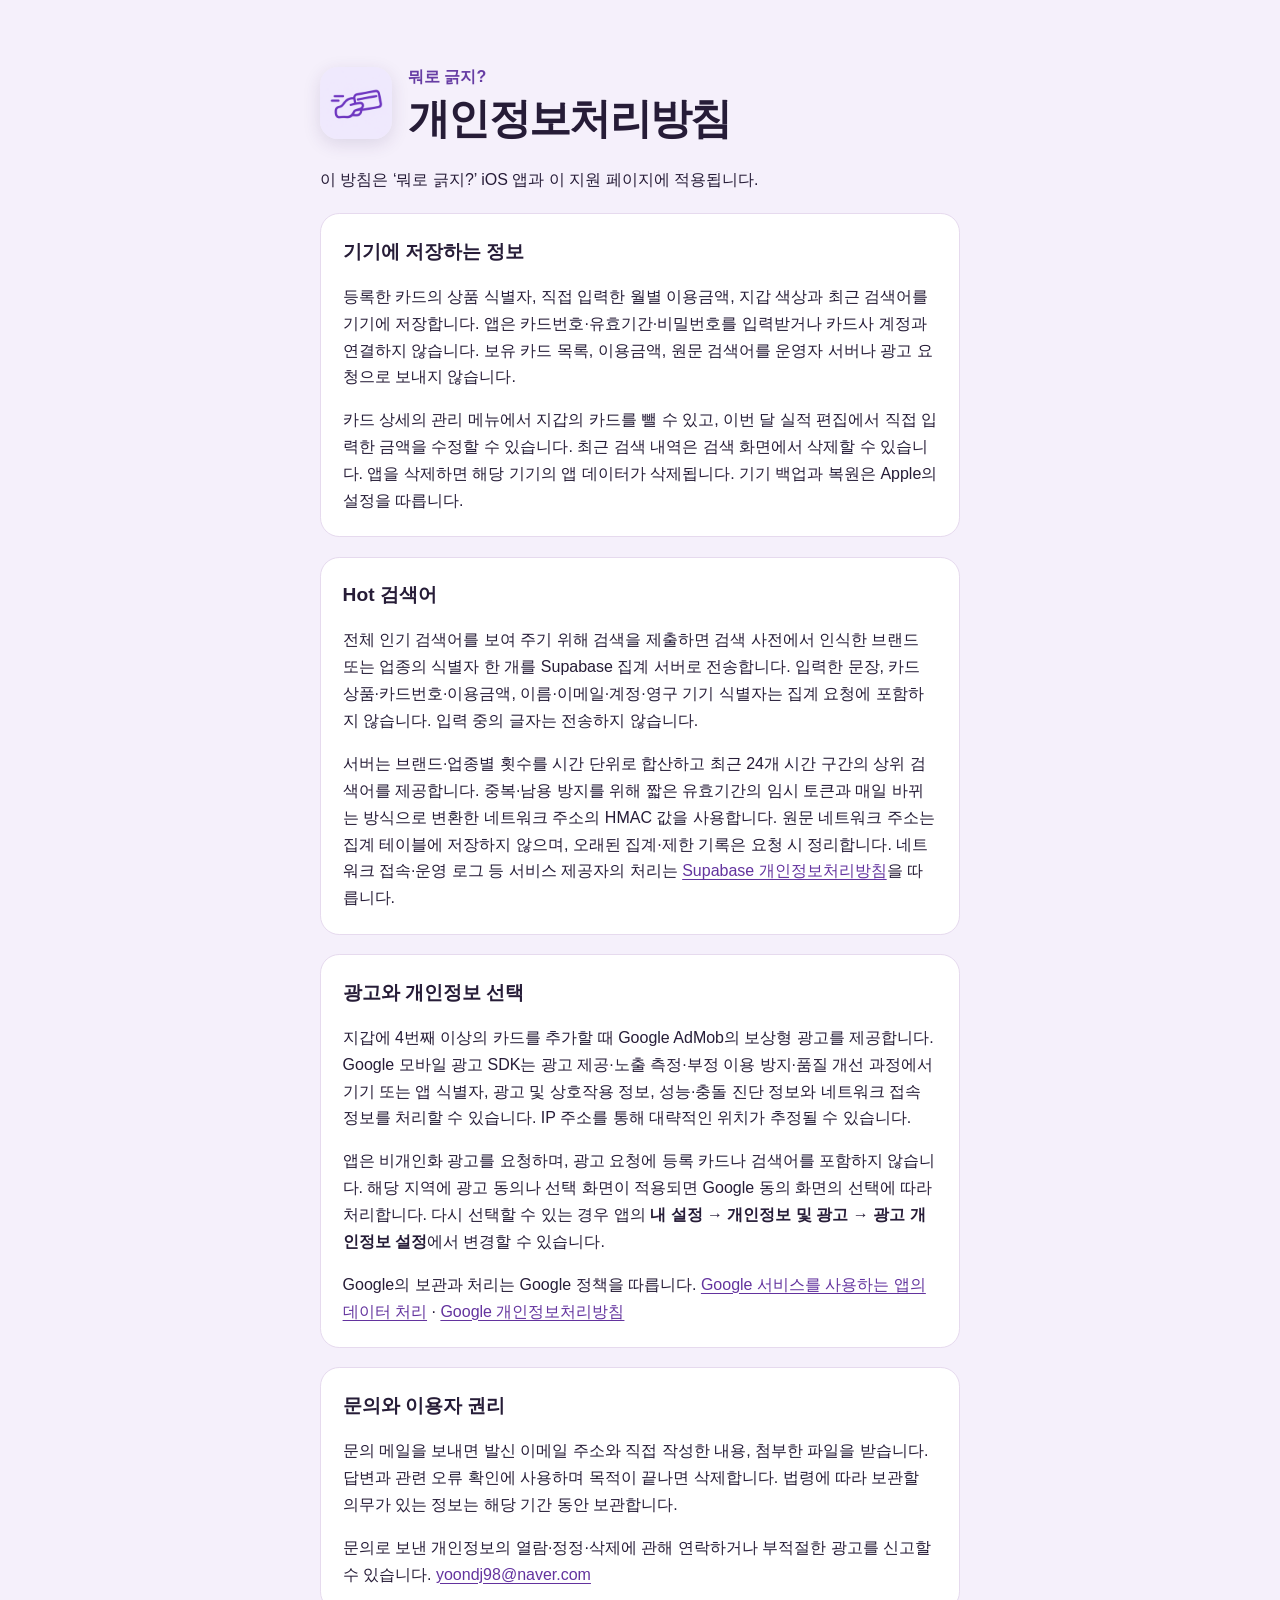
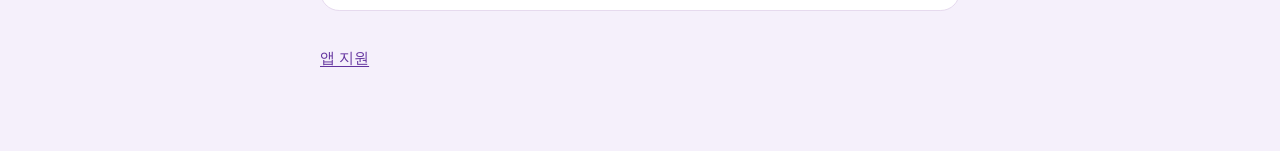
==== privacy.html @ 33318809 "Publish developer site Support page, privacy policy and app-ads.txt for 뭐로 긁지?  Co-Authored-By: Clau" ====
<!doctype html>
<html lang="ko">
<head>
  <meta charset="utf-8">
  <meta name="viewport" content="width=device-width, initial-scale=1">
  <meta name="description" content="‘뭐로 긁지?’ iOS 앱의 기기 저장, Google 광고, 문의 정보와 이용자 선택을 안내합니다.">
  <title>뭐로 긁지? 개인정보처리방침</title>
  <link rel="icon" href="/app-icon.png">
  <link rel="stylesheet" href="/styles.css">
</head>
<body>
  <main>
    <header>
      <img src="/app-icon.png" width="72" height="72" alt="">
      <div><p class="app">뭐로 긁지?</p><h1>개인정보처리방침</h1></div>
    </header>
    <p>이 방침은 ‘뭐로 긁지?’ iOS 앱과 이 지원 페이지에 적용됩니다.</p>
    <section>
      <h2>기기에 저장하는 정보</h2>
      <p>등록한 카드의 상품 식별자, 직접 입력한 월별 이용금액, 지갑 색상과 최근 검색어를 기기에 저장합니다. 앱은 카드번호·유효기간·비밀번호를 입력받거나 카드사 계정과 연결하지 않습니다. 보유 카드 목록, 이용금액, 원문 검색어를 운영자 서버나 광고 요청으로 보내지 않습니다.</p>
      <p>카드 상세의 관리 메뉴에서 지갑의 카드를 뺄 수 있고, 이번 달 실적 편집에서 직접 입력한 금액을 수정할 수 있습니다. 최근 검색 내역은 검색 화면에서 삭제할 수 있습니다. 앱을 삭제하면 해당 기기의 앱 데이터가 삭제됩니다. 기기 백업과 복원은 Apple의 설정을 따릅니다.</p>
    </section>
    <section>
      <h2>Hot 검색어</h2>
      <p>전체 인기 검색어를 보여 주기 위해 검색을 제출하면 검색 사전에서 인식한 브랜드 또는 업종의 식별자 한 개를 Supabase 집계 서버로 전송합니다. 입력한 문장, 카드 상품·카드번호·이용금액, 이름·이메일·계정·영구 기기 식별자는 집계 요청에 포함하지 않습니다. 입력 중의 글자는 전송하지 않습니다.</p>
      <p>서버는 브랜드·업종별 횟수를 시간 단위로 합산하고 최근 24개 시간 구간의 상위 검색어를 제공합니다. 중복·남용 방지를 위해 짧은 유효기간의 임시 토큰과 매일 바뀌는 방식으로 변환한 네트워크 주소의 HMAC 값을 사용합니다. 원문 네트워크 주소는 집계 테이블에 저장하지 않으며, 오래된 집계·제한 기록은 요청 시 정리합니다. 네트워크 접속·운영 로그 등 서비스 제공자의 처리는 <a href="https://supabase.com/privacy">Supabase 개인정보처리방침</a>을 따릅니다.</p>
    </section>
    <section>
      <h2>광고와 개인정보 선택</h2>
      <p>지갑에 4번째 이상의 카드를 추가할 때 Google AdMob의 보상형 광고를 제공합니다. Google 모바일 광고 SDK는 광고 제공·노출 측정·부정 이용 방지·품질 개선 과정에서 기기 또는 앱 식별자, 광고 및 상호작용 정보, 성능·충돌 진단 정보와 네트워크 접속 정보를 처리할 수 있습니다. IP 주소를 통해 대략적인 위치가 추정될 수 있습니다.</p>
      <p>앱은 비개인화 광고를 요청하며, 광고 요청에 등록 카드나 검색어를 포함하지 않습니다. 해당 지역에 광고 동의나 선택 화면이 적용되면 Google 동의 화면의 선택에 따라 처리합니다. 다시 선택할 수 있는 경우 앱의 <strong>내 설정 → 개인정보 및 광고 → 광고 개인정보 설정</strong>에서 변경할 수 있습니다.</p>
      <p>Google의 보관과 처리는 Google 정책을 따릅니다. <a href="https://policies.google.com/technologies/partner-sites?hl=ko">Google 서비스를 사용하는 앱의 데이터 처리</a> · <a href="https://policies.google.com/privacy?hl=ko">Google 개인정보처리방침</a></p>
    </section>
    <section>
      <h2>문의와 이용자 권리</h2>
      <p>문의 메일을 보내면 발신 이메일 주소와 직접 작성한 내용, 첨부한 파일을 받습니다. 답변과 관련 오류 확인에 사용하며 목적이 끝나면 삭제합니다. 법령에 따라 보관할 의무가 있는 정보는 해당 기간 동안 보관합니다.</p>
      <p>문의로 보낸 개인정보의 열람·정정·삭제에 관해 연락하거나 부적절한 광고를 신고할 수 있습니다. <a href="mailto:yoondj98@naver.com">yoondj98@naver.com</a></p>
    </section>
    <footer><a href="/">앱 지원</a></footer>
  </main>
</body>
</html>
---- styles.css ----
:root {
  color-scheme: light;
  font-family: -apple-system, BlinkMacSystemFont, "Apple SD Gothic Neo", "Malgun Gothic", sans-serif;
  color: #261c37;
  background: #f5f0fb;
  line-height: 1.68;
}
* { box-sizing: border-box; }
body { margin: 0; }
main {
  max-width: 46rem;
  margin: 0 auto;
  padding: clamp(1.4rem, 6vw, 4rem) clamp(1rem, 5vw, 3rem);
}
header { display: flex; align-items: center; gap: 1rem; margin-bottom: 1.5rem; }
header img { border-radius: 18px; box-shadow: 0 5px 18px #3f246122; flex: none; }
.app { color: #673da4; font-weight: 700; margin: 0; }
h1 { font-size: clamp(1.65rem, 5vw, 2.6rem); line-height: 1.15; margin: .1em 0 0; letter-spacing: -.04em; }
h2 { font-size: 1.2rem; margin: 0; }
section {
  border: 1px solid #e6daee;
  border-radius: 1.2rem;
  background: #fff;
  padding: 1.35rem;
  margin: 1.2rem 0;
}
section p:last-child { margin-bottom: 0; }
a { color: #63339e; overflow-wrap: anywhere; text-underline-offset: .18em; }
a:focus-visible { outline: 3px solid #ad82ec; outline-offset: .25em; }
.action { display: inline-block; padding: .5rem .8rem; border-radius: .65rem; background: #eee3fc; font-weight: 650; }
footer { padding-block: 1rem; font-size: .92rem; }
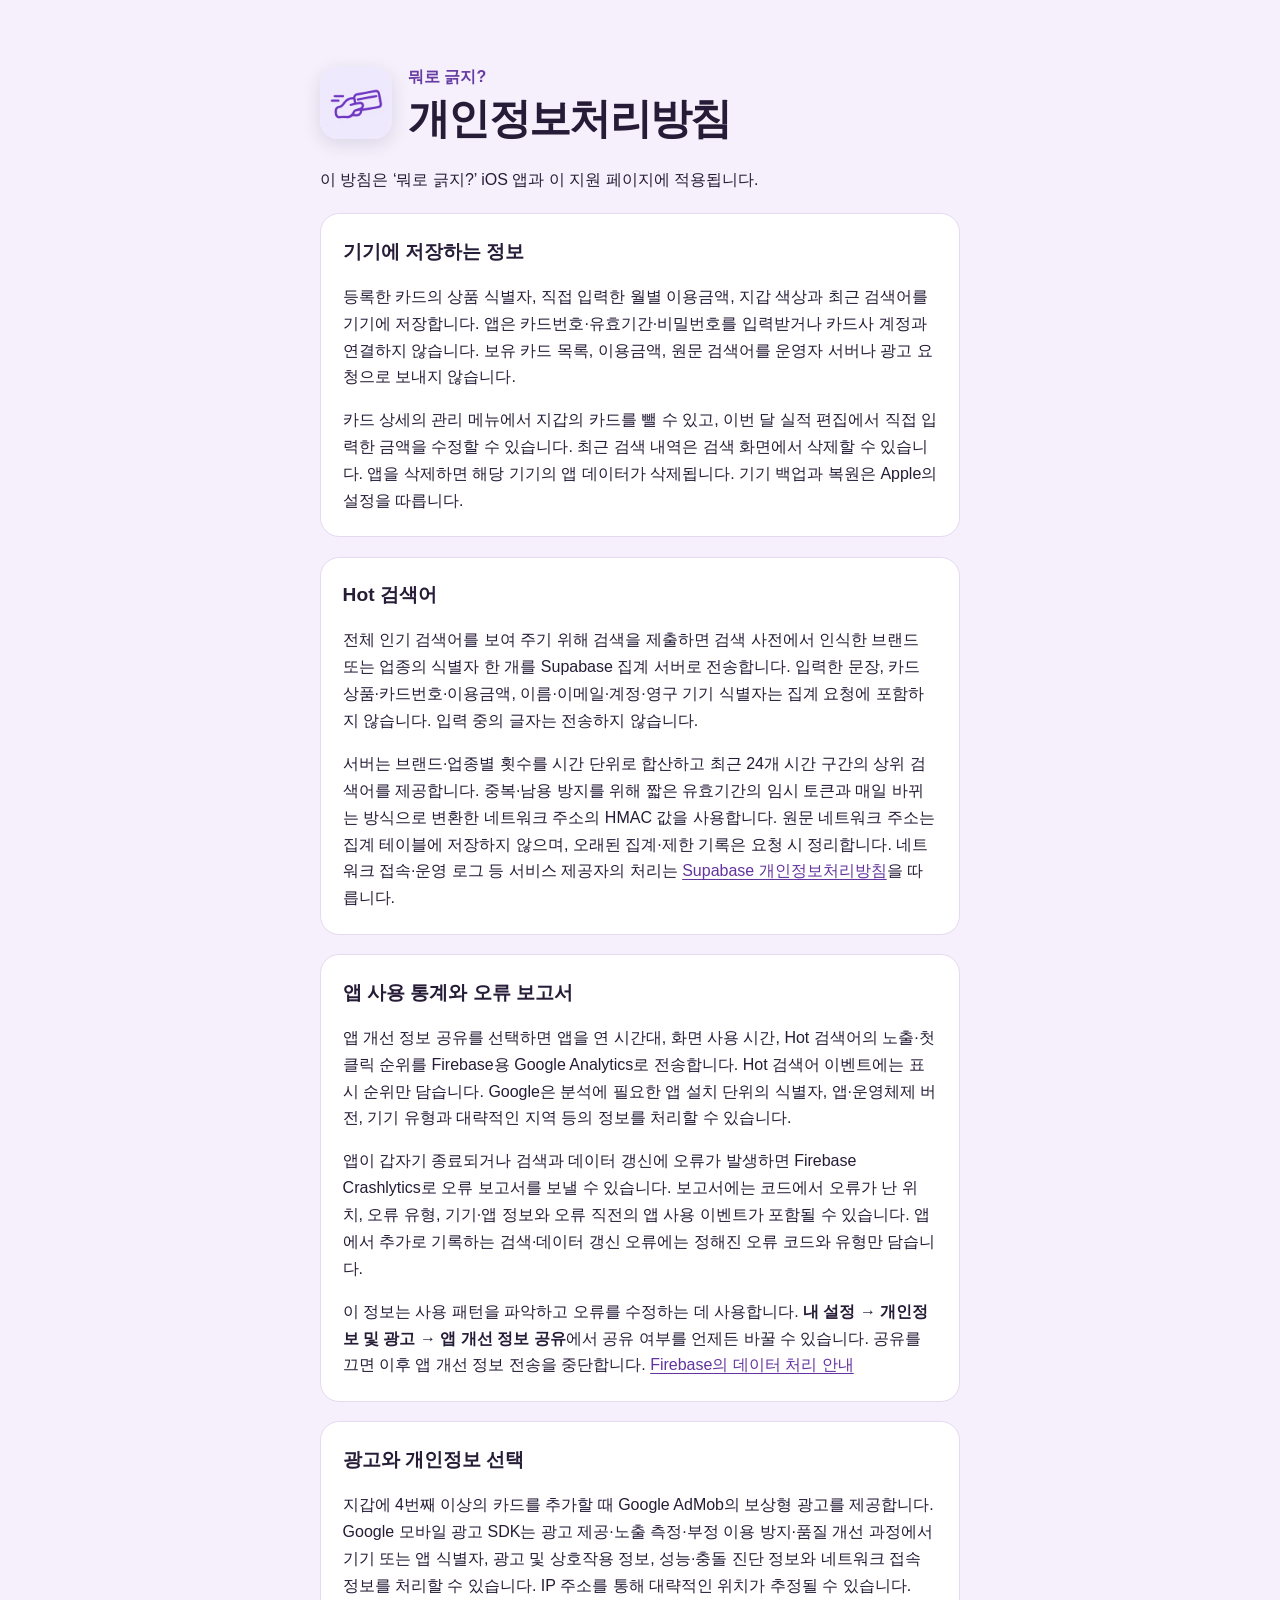
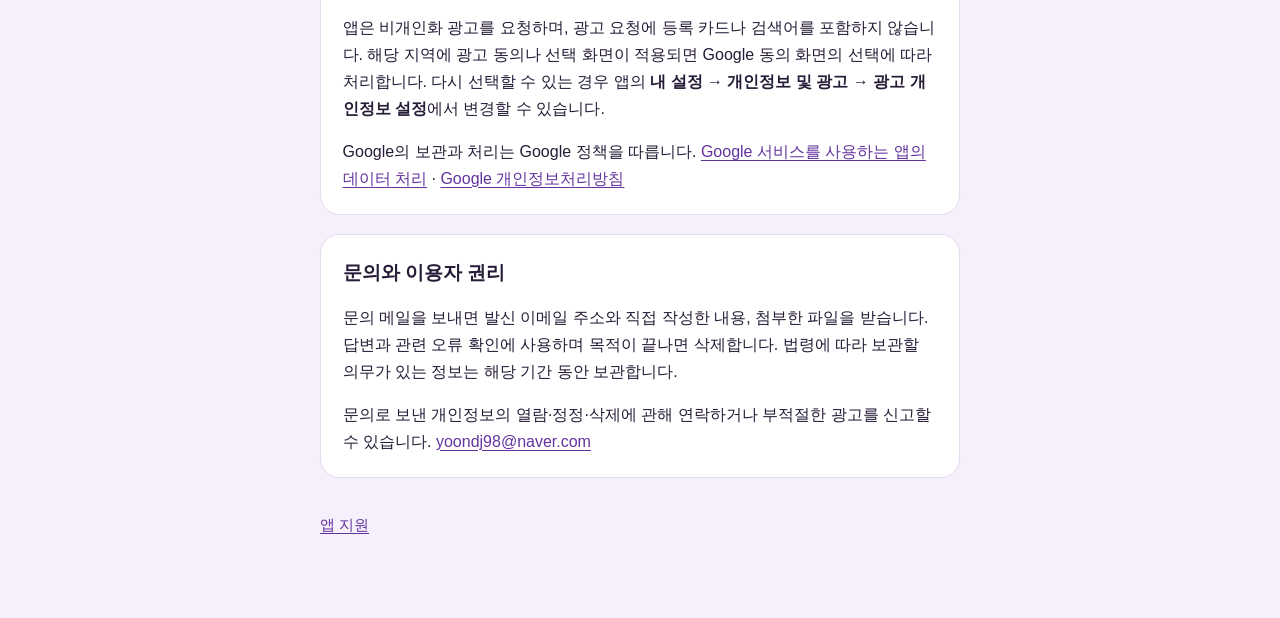
==== commit 16f16908: "Disclose optional app analytics and diagnostics" ====
--- a/privacy.html
+++ b/privacy.html
@@ -3,7 +3,7 @@
 <head>
   <meta charset="utf-8">
   <meta name="viewport" content="width=device-width, initial-scale=1">
-  <meta name="description" content="‘뭐로 긁지?’ iOS 앱의 기기 저장, Google 광고, 문의 정보와 이용자 선택을 안내합니다.">
+  <meta name="description" content="‘뭐로 긁지?’ iOS 앱의 기기 저장, 앱 사용 통계와 오류 보고서, Google 광고와 이용자 선택을 안내합니다.">
   <title>뭐로 긁지? 개인정보처리방침</title>
   <link rel="icon" href="/app-icon.png">
   <link rel="stylesheet" href="/styles.css">
@@ -26,6 +26,12 @@
       <p>서버는 브랜드·업종별 횟수를 시간 단위로 합산하고 최근 24개 시간 구간의 상위 검색어를 제공합니다. 중복·남용 방지를 위해 짧은 유효기간의 임시 토큰과 매일 바뀌는 방식으로 변환한 네트워크 주소의 HMAC 값을 사용합니다. 원문 네트워크 주소는 집계 테이블에 저장하지 않으며, 오래된 집계·제한 기록은 요청 시 정리합니다. 네트워크 접속·운영 로그 등 서비스 제공자의 처리는 <a href="https://supabase.com/privacy">Supabase 개인정보처리방침</a>을 따릅니다.</p>
     </section>
     <section>
+      <h2>앱 사용 통계와 오류 보고서</h2>
+      <p>앱 개선 정보 공유를 선택하면 앱을 연 시간대, 화면 사용 시간, Hot 검색어의 노출·첫 클릭 순위를 Firebase용 Google Analytics로 전송합니다. Hot 검색어 이벤트에는 표시 순위만 담습니다. Google은 분석에 필요한 앱 설치 단위의 식별자, 앱·운영체제 버전, 기기 유형과 대략적인 지역 등의 정보를 처리할 수 있습니다.</p>
+      <p>앱이 갑자기 종료되거나 검색과 데이터 갱신에 오류가 발생하면 Firebase Crashlytics로 오류 보고서를 보낼 수 있습니다. 보고서에는 코드에서 오류가 난 위치, 오류 유형, 기기·앱 정보와 오류 직전의 앱 사용 이벤트가 포함될 수 있습니다. 앱에서 추가로 기록하는 검색·데이터 갱신 오류에는 정해진 오류 코드와 유형만 담습니다.</p>
+      <p>이 정보는 사용 패턴을 파악하고 오류를 수정하는 데 사용합니다. <strong>내 설정 → 개인정보 및 광고 → 앱 개선 정보 공유</strong>에서 공유 여부를 언제든 바꿀 수 있습니다. 공유를 끄면 이후 앱 개선 정보 전송을 중단합니다. <a href="https://firebase.google.com/support/privacy?hl=ko">Firebase의 데이터 처리 안내</a></p>
+    </section>
+    <section>
       <h2>광고와 개인정보 선택</h2>
       <p>지갑에 4번째 이상의 카드를 추가할 때 Google AdMob의 보상형 광고를 제공합니다. Google 모바일 광고 SDK는 광고 제공·노출 측정·부정 이용 방지·품질 개선 과정에서 기기 또는 앱 식별자, 광고 및 상호작용 정보, 성능·충돌 진단 정보와 네트워크 접속 정보를 처리할 수 있습니다. IP 주소를 통해 대략적인 위치가 추정될 수 있습니다.</p>
       <p>앱은 비개인화 광고를 요청하며, 광고 요청에 등록 카드나 검색어를 포함하지 않습니다. 해당 지역에 광고 동의나 선택 화면이 적용되면 Google 동의 화면의 선택에 따라 처리합니다. 다시 선택할 수 있는 경우 앱의 <strong>내 설정 → 개인정보 및 광고 → 광고 개인정보 설정</strong>에서 변경할 수 있습니다.</p>
